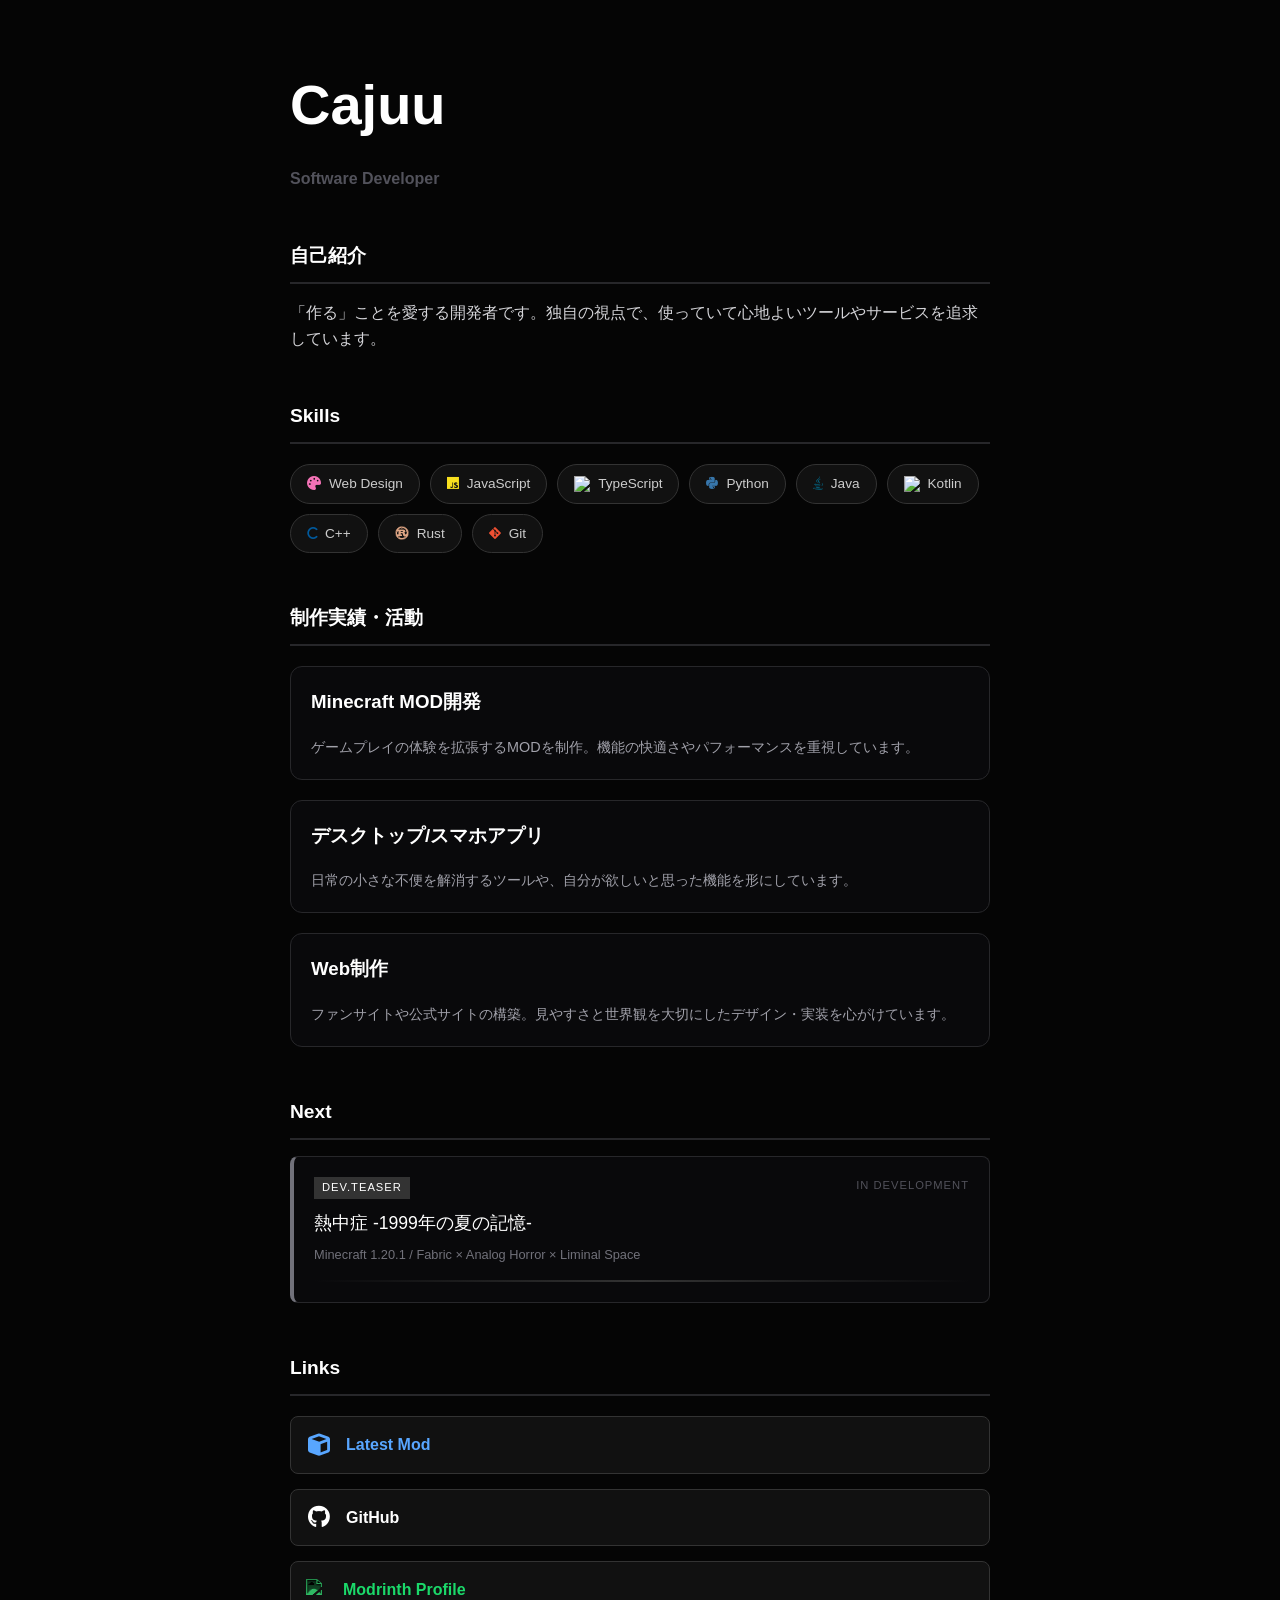
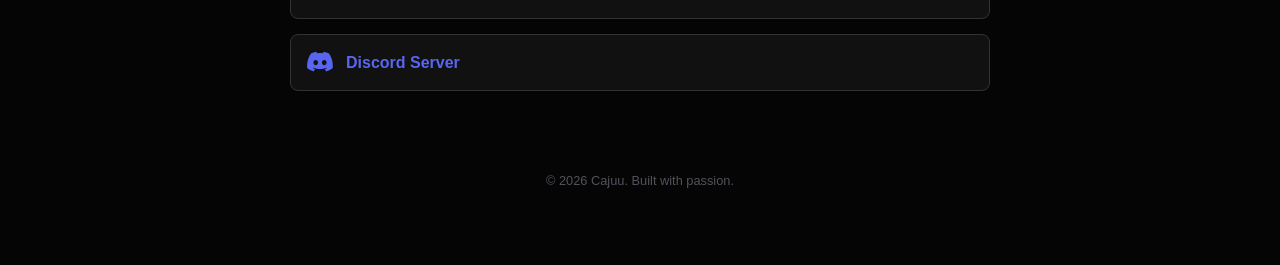
==== index.html @ c5fd7933 "Add a teaser section for a new horror game mod Add a new "Next" section to the homepage linking to a" ====
<!DOCTYPE html>
<html lang="ja">
<head>
    <meta charset="UTF-8">
    <meta name="viewport" content="width=device-width, initial-scale=1.0">
    <link rel="stylesheet" href="style.css">
    <link rel="stylesheet" href="https://cdnjs.cloudflare.com/ajax/libs/font-awesome/6.5.1/css/all.min.css">
</head>
<body>
    <main>
        <header class="hero">
            <h1>Cajuu</h1>
            <p class="status">Software Developer</p>
        </header>

        <section class="about">
            <h2>自己紹介</h2>
            <p>「作る」ことを愛する開発者です。独自の視点で、使っていて心地よいツールやサービスを追求しています。</p>
        </section>

        <section class="skills">
            <h2>Skills</h2>
            <div class="skill-tags">
                <span class="s-web"><i class="fa-solid fa-palette"></i> Web Design</span>
                <span class="s-js"><i class="fa-brands fa-js"></i> JavaScript</span>
                <span class="s-ts"><img src="https://cdn.jsdelivr.net/gh/devicons/devicon@latest/icons/typescript/typescript-original.svg" alt="TypeScript" width="16" height="16" style="vertical-align: middle;"> TypeScript</span>
                <span class="s-py"><i class="fa-brands fa-python"></i> Python</span>
                <span class="s-java"><i class="fa-brands fa-java"></i> Java</span>
                <span class="s-kt">
                    <img src="https://cdn.jsdelivr.net/gh/glincker/thesvg@main/public/icons/kotlin/default.svg" alt="Kotlin" width="16" height="16" style="vertical-align: middle;"> Kotlin
                </span>
                <span class="s-cpp"><i class="fa-solid fa-c"></i> C++</span>
                <span class="s-rs"><i class="fa-brands fa-rust"></i> Rust</span>
                <span class="s-git"><i class="fa-brands fa-git-alt"></i> Git</span>
            </div>
        </section>

        <section class="works">
            <h2>制作実績・活動</h2>
            <div class="work-grid">
                <div class="work-card">
                    <h3>Minecraft MOD開発</h3>
                    <p>ゲームプレイの体験を拡張するMODを制作。機能の快適さやパフォーマンスを重視しています。</p>
                </div>
                <div class="work-card">
                    <h3>デスクトップ/スマホアプリ</h3>
                    <p>日常の小さな不便を解消するツールや、自分が欲しいと思った機能を形にしています。</p>
                </div>
                <div class="work-card">
                    <h3>Web制作</h3>
                    <p>ファンサイトや公式サイトの構築。見やすさと世界観を大切にしたデザイン・実装を心がけています。</p>
                </div>
            </div>
        </section>

        <section class="next">
            <h2>Next</h2>
            <a href="犯行予告/" class="next-card">
                <div class="next-header">
                    <span class="next-label">DEV.TEASER</span>
                    <span class="next-status">IN DEVELOPMENT</span>
                </div>
                <h3 class="next-title">熱中症 -1999年の夏の記憶-</h3>
                <p class="next-desc">Minecraft 1.20.1 / Fabric × Analog Horror × Liminal Space</p>
                <div class="next-glitch"></div>
            </a>
        </section>

        <section class="links">
            <h2>Links</h2>
            <div class="link-list">
                <a href="https://modrinth.com/project/hWWGElEZ" target="_blank" class="link-mod"><i class="fa-solid fa-cube"></i> Latest Mod</a>
                <a href="https://github.com/Cajuut" target="_blank" class="link-github"><i class="fa-brands fa-github"></i> GitHub</a>
                <a href="https://modrinth.com/user/uPZOJ5Ms" target="_blank" class="link-modrinth"><img class="icon-modrinth" src="https://cdn.jsdelivr.net/npm/simple-icons@latest/icons/modrinth.svg" alt="Modrinth"> Modrinth Profile</a>
                <a href="https://discord.gg/khkYUeGhfA" target="_blank" class="link-discord"><i class="fa-brands fa-discord"></i> Discord Server</a>
            </div>
        </section>

        <footer>
            <p>&copy; 2026 Cajuu. Built with passion.</p>
        </footer>
    </main>
</body>
</html>
---- style.css ----
body { background-color: #050505; color: #d4d4d8; font-family: sans-serif; line-height: 1.6; margin: 0; padding: 60px 20px; }
main { max-width: 700px; margin: 0 auto; }
h2 { color: #fff; border-bottom: 2px solid #27272a; padding-bottom: 10px; margin-top: 50px; font-size: 1.2rem; }
.hero h1 { font-size: 3.5rem; margin: 0; color: #fff; }
.status { color: #52525b; font-weight: bold; margin-bottom: 30px; }

.skill-tags { display: flex; flex-wrap: wrap; gap: 10px; margin-top: 20px; }
.skill-tags span { background: #111; padding: 8px 16px; border-radius: 20px; border: 1px solid #333; font-size: 0.85rem; color: #ccc; display: flex; align-items: center; }
.skill-tags span i, .skill-tags span img { margin-right: 8px; }

.s-ts i { color: #3178c6; }
.s-js i { color: #f7df1e; }
.s-web i { color: #f472b6; }
.s-py i { color: #3776ab; }
.s-java i { color: #007396; }
.s-cpp i { color: #00599c; }
.s-rs i { color: #dea584; }
.s-git i { color: #f05032; }

.work-grid { display: grid; gap: 20px; margin-top: 20px; }
.work-card { background: #09090b; padding: 20px; border: 1px solid #27272a; border-radius: 12px; }
.work-card h3 { color: #fff; margin-top: 0; }
.work-card p { font-size: 0.9rem; color: #a1a1aa; margin-bottom: 0; }

.link-list { display: flex; flex-direction: column; gap: 15px; margin-top: 20px; }
.link-list a { text-decoration: none; padding: 15px; background: #111; border: 1px solid #333; border-radius: 8px; display: flex; align-items: center; transition: 0.3s; font-weight: bold; }
.link-mod { border-left: 4px solid #58a6ff; color: #58a6ff !important; }
.link-github { border-left: 4px solid #fff; color: #fff !important; }
.link-modrinth { border-left: 4px solid #1bd96a; color: #1bd96a !important; }
.link-discord { border-left: 4px solid #5865f2; color: #5865f2 !important; }
.link-list a:hover { background: #1a1a1a; }
.link-list i { margin-right: 15px; font-size: 1.4rem; width: 25px; text-align: center; }
.link-list img { margin-right: 15px; width: 22px; height: 22px; }
.link-list img:not(.icon-modrinth) { filter: brightness(0) invert(1); }
.link-list img.icon-modrinth { filter: invert(1) sepia(1) saturate(3) hue-rotate(90deg); }

.next { margin-top: 40px; }
.next-card {
    display: block;
    text-decoration: none;
    background: #09090b;
    border: 1px solid #27272a;
    border-left: 4px solid #71717a;
    padding: 20px;
    margin-top: 15px;
    border-radius: 8px;
    position: relative;
    overflow: hidden;
    transition: 0.3s;
}
.next-card:hover {
    background: #111;
    border-color: #444;
}
.next-header {
    display: flex;
    justify-content: space-between;
    margin-bottom: 10px;
    font-size: 0.7rem;
}
.next-label {
    color: #fff;
    background: #333;
    padding: 2px 8px;
    letter-spacing: 1px;
}
.next-status {
    color: #52525b;
    letter-spacing: 1px;
}
.next-title {
    color: #fff;
    margin: 0 0 8px 0;
    font-size: 1.1rem;
    font-weight: normal;
}
.next-desc {
    color: #71717a;
    font-size: 0.8rem;
    margin: 0;
}
.next-glitch {
    height: 2px;
    background: linear-gradient(90deg, transparent, #333, transparent);
    margin-top: 15px;
    animation: glitchBar 4s ease-in-out infinite;
}
@keyframes glitchBar {
    0%, 90%, 100% { opacity: 0.3; }
    50% { opacity: 0.8; }
}

footer { margin-top: 80px; font-size: 0.8rem; color: #52525b; text-align: center; }
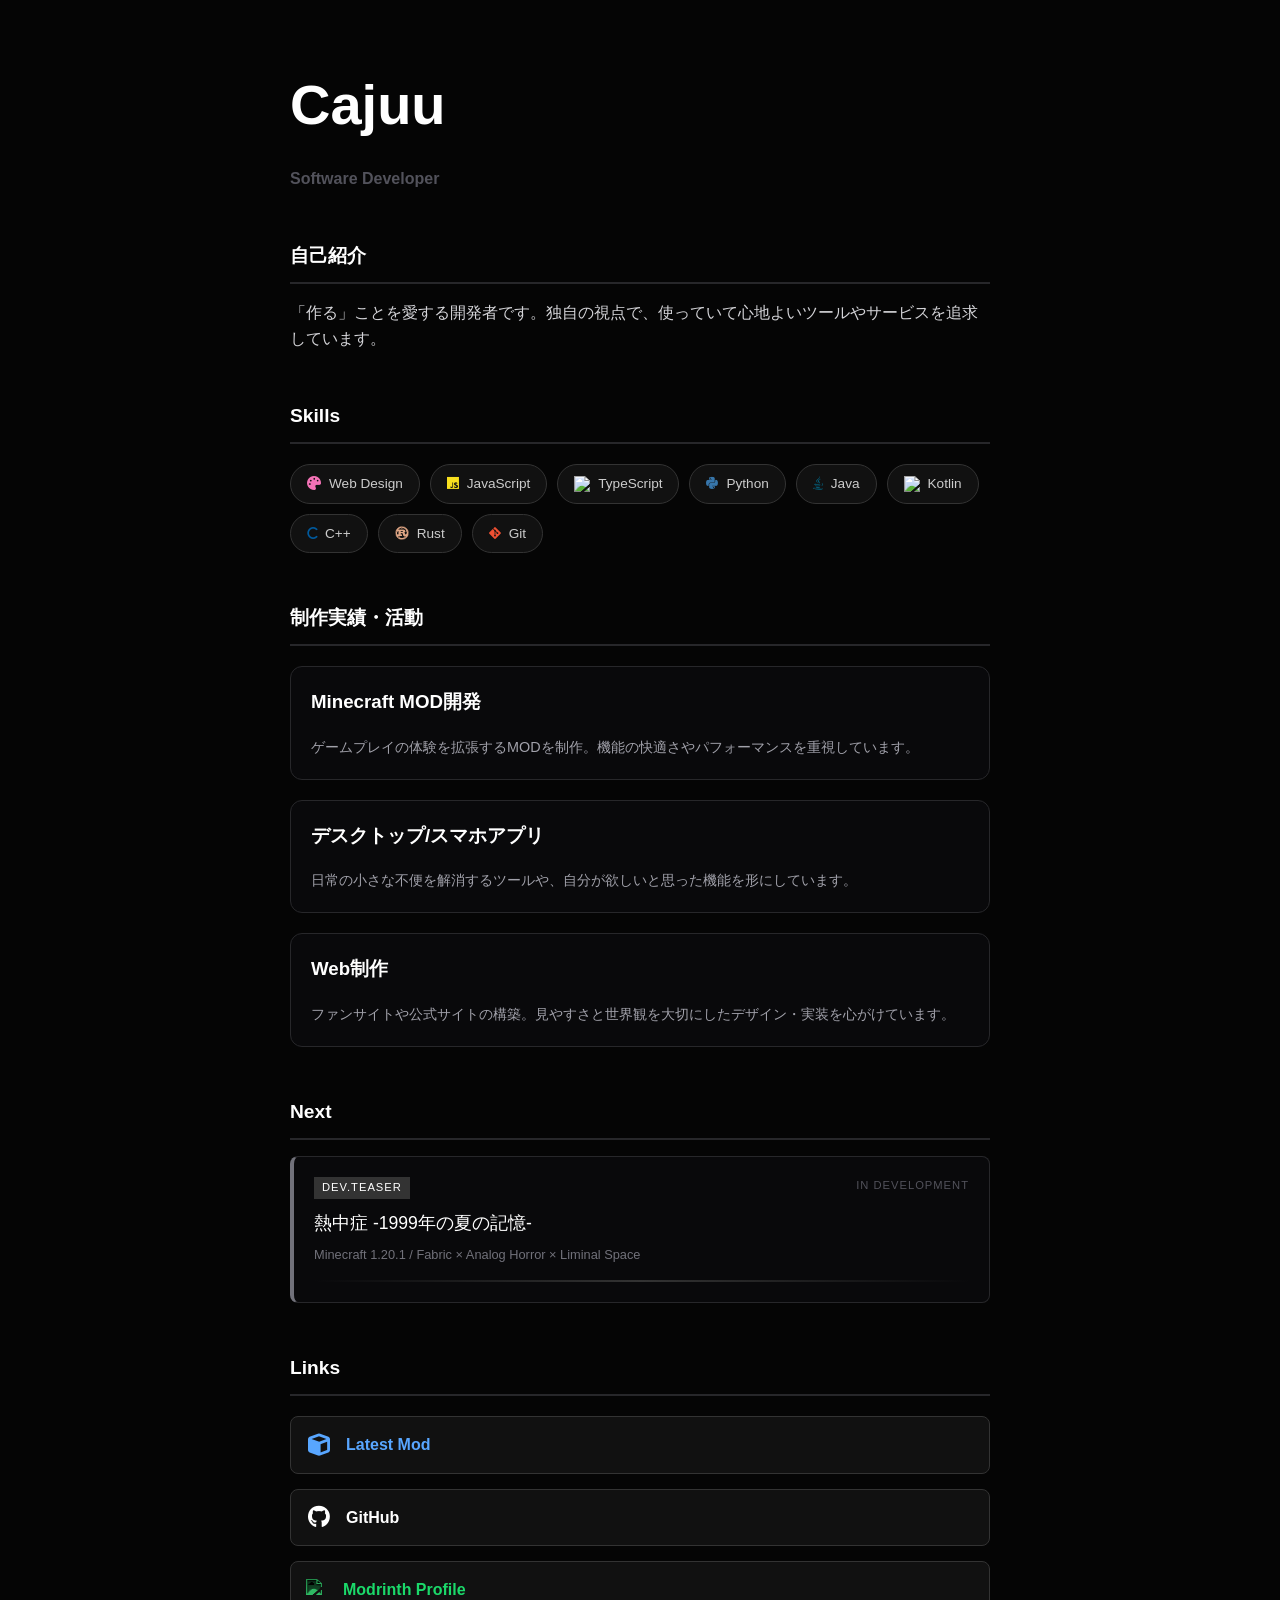
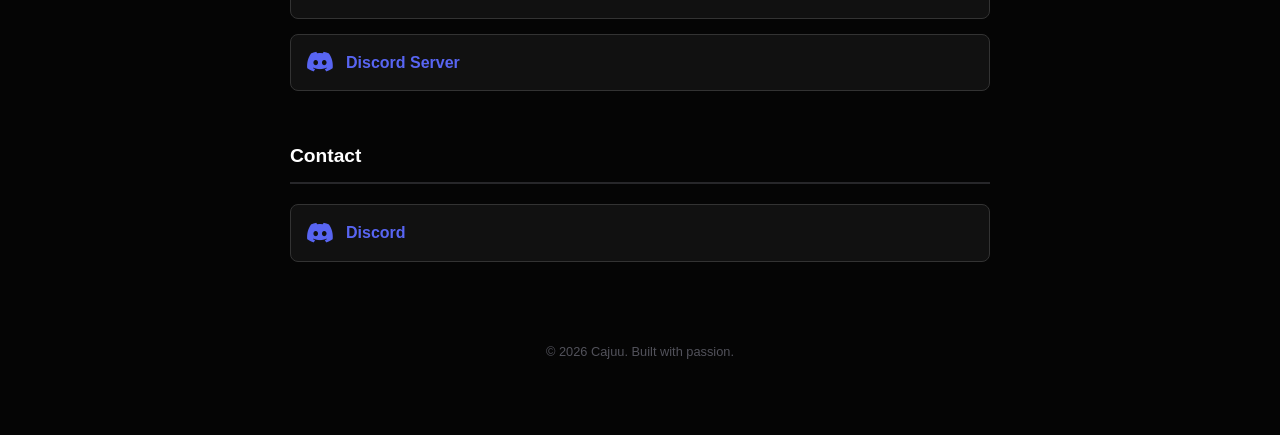
==== commit 71985323: "Add a contact section with a Discord link to the portfolio Adds a new "Contact" section to the index" ====
--- a/index.html
+++ b/index.html
@@ -55,15 +55,17 @@
 
         <section class="next">
             <h2>Next</h2>
-            <a href="犯行予告/" class="next-card">
-                <div class="next-header">
-                    <span class="next-label">DEV.TEASER</span>
-                    <span class="next-status">IN DEVELOPMENT</span>
-                </div>
-                <h3 class="next-title">熱中症 -1999年の夏の記憶-</h3>
-                <p class="next-desc">Minecraft 1.20.1 / Fabric × Analog Horror × Liminal Space</p>
-                <div class="next-glitch"></div>
-            </a>
+            <div class="next-grid">
+                <a href="犯行予告/" class="next-card">
+                    <div class="next-header">
+                        <span class="next-label">DEV.TEASER</span>
+                        <span class="next-status">IN DEVELOPMENT</span>
+                    </div>
+                    <h3 class="next-title">熱中症 -1999年の夏の記憶-</h3>
+                    <p class="next-desc">Minecraft 1.20.1 / Fabric × Analog Horror × Liminal Space</p>
+                    <div class="next-glitch"></div>
+                </a>
+            </div>
         </section>
 
         <section class="links">
@@ -76,6 +78,13 @@
             </div>
         </section>
 
+        <section class="contact">
+            <h2>Contact</h2>
+            <div class="contact-list">
+                <a href="https://discord.com/users/1273610912414175325" target="_blank" class="contact-discord"><i class="fa-brands fa-discord"></i> Discord</a>
+            </div>
+        </section>
+
         <footer>
             <p>&copy; 2026 Cajuu. Built with passion.</p>
         </footer>
--- a/style.css
+++ b/style.css
@@ -35,6 +35,12 @@
 .link-list img.icon-modrinth { filter: invert(1) sepia(1) saturate(3) hue-rotate(90deg); }
 
 .next { margin-top: 40px; }
+.next-grid {
+    display: flex;
+    flex-direction: column;
+    gap: 15px;
+    margin-top: 15px;
+}
 .next-card {
     display: block;
     text-decoration: none;
@@ -42,7 +48,6 @@
     border: 1px solid #27272a;
     border-left: 4px solid #71717a;
     padding: 20px;
-    margin-top: 15px;
     border-radius: 8px;
     position: relative;
     overflow: hidden;
@@ -90,4 +95,10 @@
     50% { opacity: 0.8; }
 }
 
+.contact-list { display: flex; flex-direction: column; gap: 15px; margin-top: 20px; }
+.contact-list a { text-decoration: none; padding: 15px; background: #111; border: 1px solid #333; border-radius: 8px; display: flex; align-items: center; transition: 0.3s; font-weight: bold; }
+.contact-list a:hover { background: #1a1a1a; }
+.contact-list i { margin-right: 15px; font-size: 1.4rem; width: 25px; text-align: center; }
+.contact-discord { border-left: 4px solid #5865f2; color: #5865f2 !important; }
+
 footer { margin-top: 80px; font-size: 0.8rem; color: #52525b; text-align: center; }
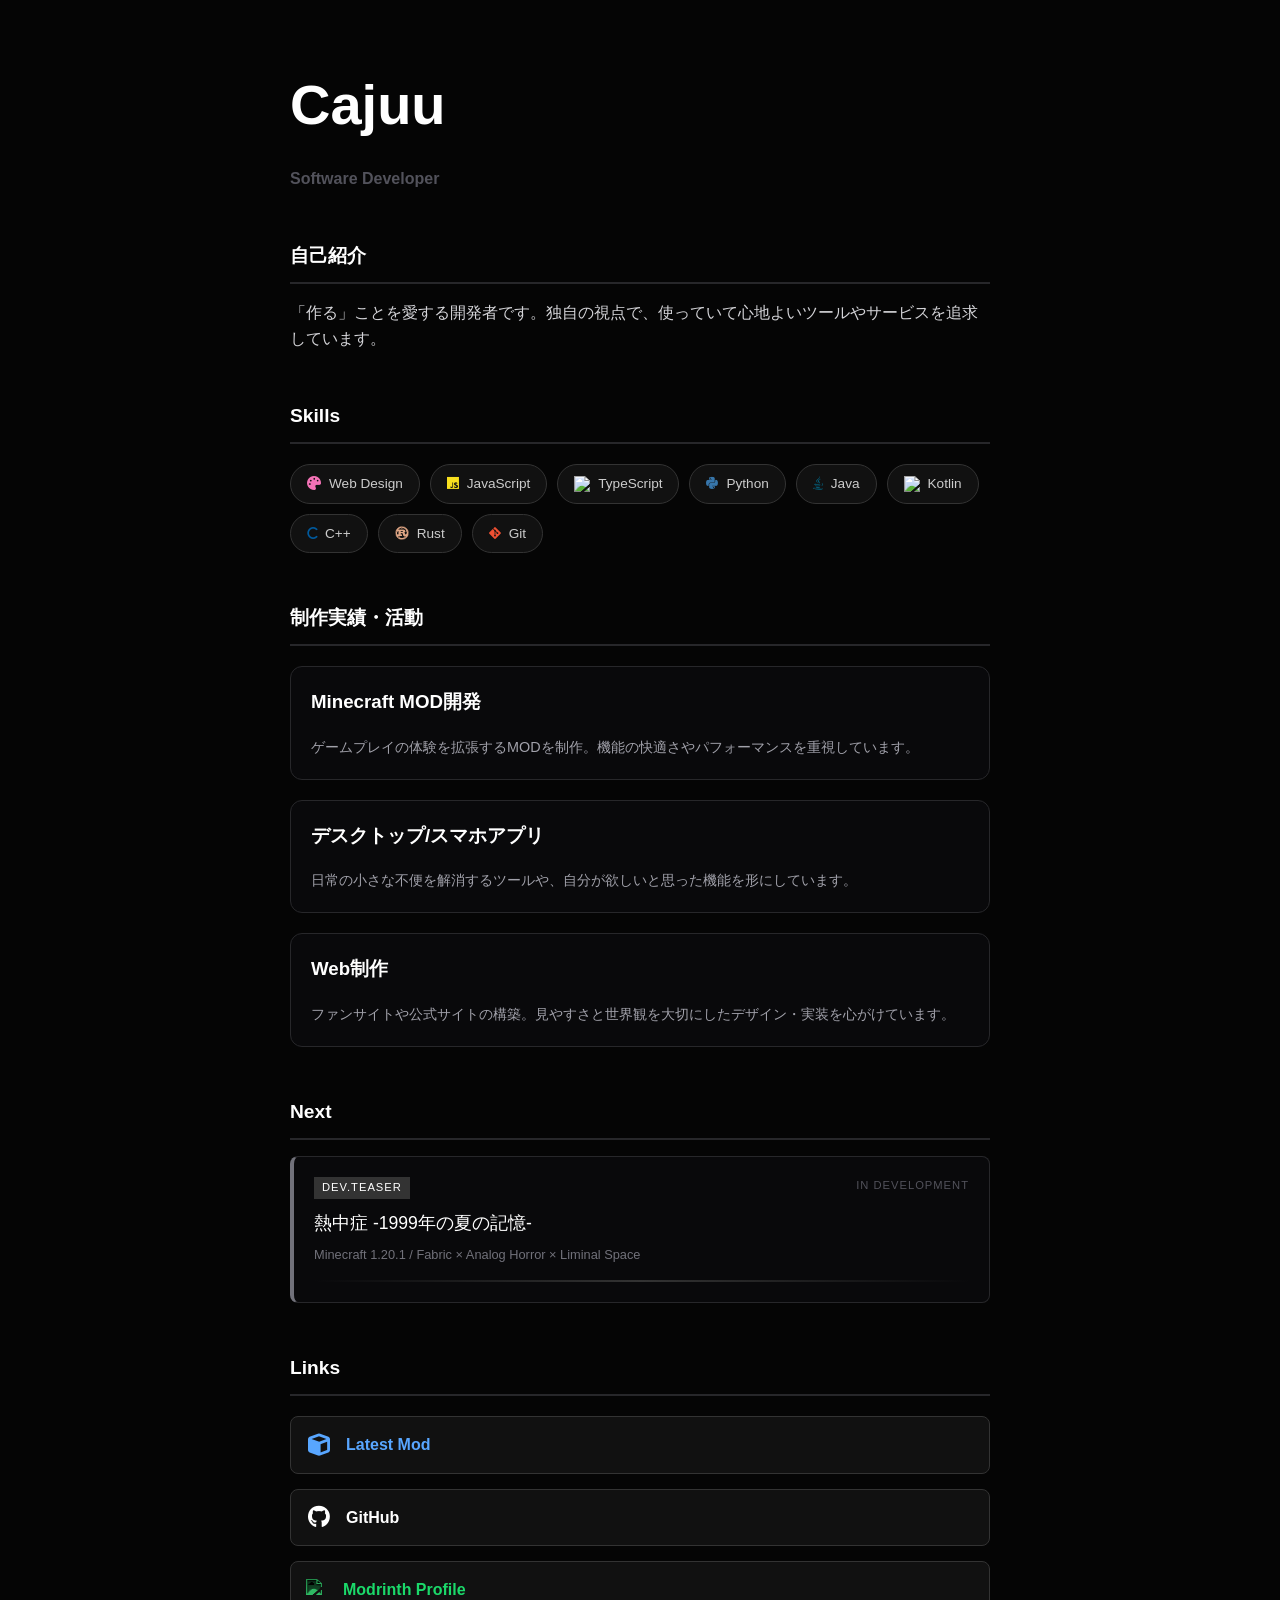
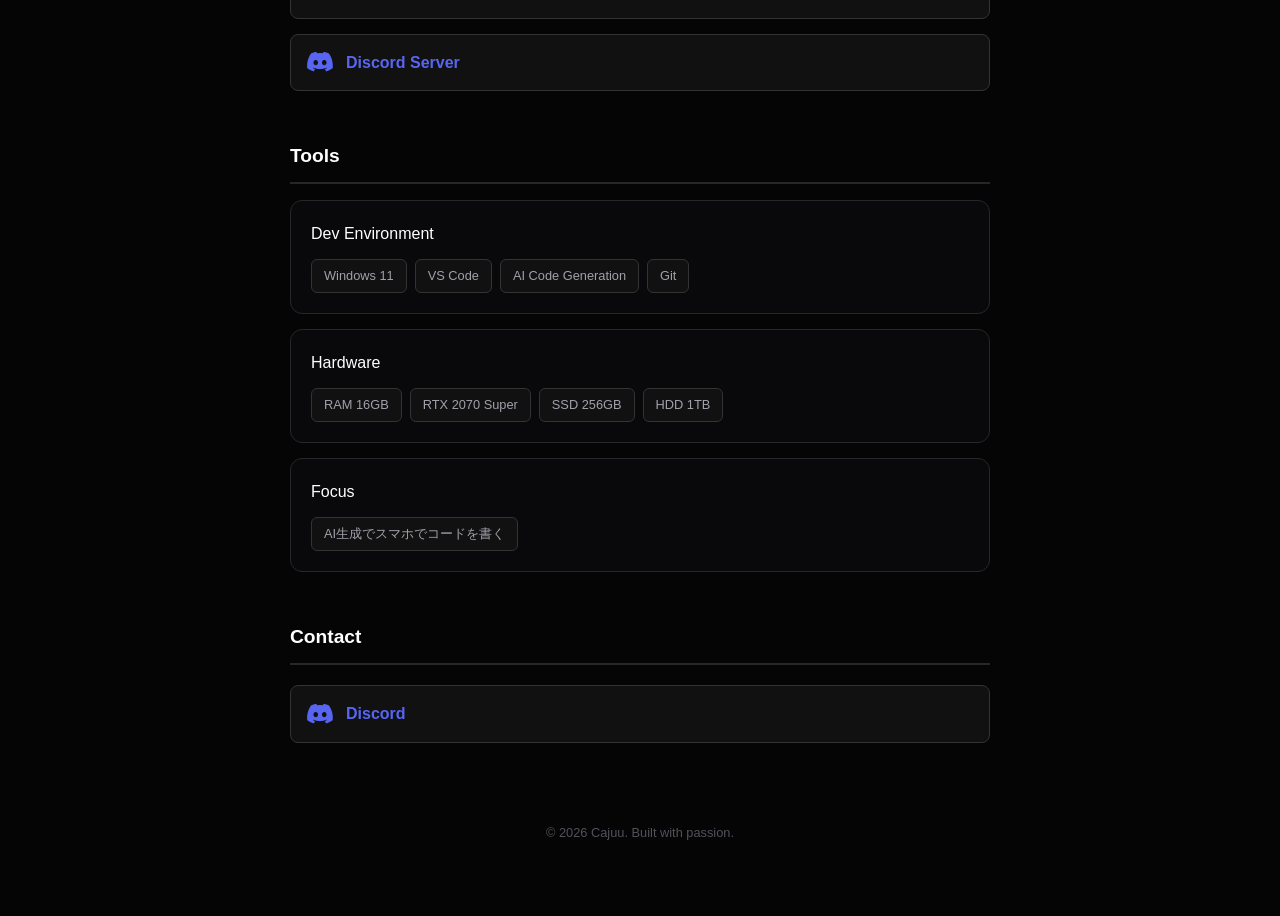
==== commit bd2bd50e: "Add a tools section detailing development environment, hardware, and focus Add a new "Tools" section" ====
--- a/index.html
+++ b/index.html
@@ -78,6 +78,36 @@
             </div>
         </section>
 
+        <section class="tools">
+            <h2>Tools</h2>
+            <div class="tools-grid">
+                <div class="tool-card">
+                    <h3>Dev Environment</h3>
+                    <div class="tool-list">
+                        <span>Windows 11</span>
+                        <span>VS Code</span>
+                        <span>AI Code Generation</span>
+                        <span>Git</span>
+                    </div>
+                </div>
+                <div class="tool-card">
+                    <h3>Hardware</h3>
+                    <div class="tool-list">
+                        <span>RAM 16GB</span>
+                        <span>RTX 2070 Super</span>
+                        <span>SSD 256GB</span>
+                        <span>HDD 1TB</span>
+                    </div>
+                </div>
+                <div class="tool-card">
+                    <h3>Focus</h3>
+                    <div class="tool-list">
+                        <span>AI生成でスマホでコードを書く</span>
+                    </div>
+                </div>
+            </div>
+        </section>
+
         <section class="contact">
             <h2>Contact</h2>
             <div class="contact-list">
--- a/style.css
+++ b/style.css
@@ -95,6 +95,12 @@
     50% { opacity: 0.8; }
 }
 
+.tools-grid { display: grid; gap: 15px; margin-top: 15px; }
+.tool-card { background: #09090b; padding: 20px; border: 1px solid #27272a; border-radius: 12px; }
+.tool-card h3 { color: #fff; margin: 0 0 12px 0; font-size: 1rem; font-weight: normal; }
+.tool-list { display: flex; flex-wrap: wrap; gap: 8px; }
+.tool-list span { background: #111; padding: 6px 12px; border-radius: 6px; border: 1px solid #333; font-size: 0.8rem; color: #a1a1aa; }
+
 .contact-list { display: flex; flex-direction: column; gap: 15px; margin-top: 20px; }
 .contact-list a { text-decoration: none; padding: 15px; background: #111; border: 1px solid #333; border-radius: 8px; display: flex; align-items: center; transition: 0.3s; font-weight: bold; }
 .contact-list a:hover { background: #1a1a1a; }
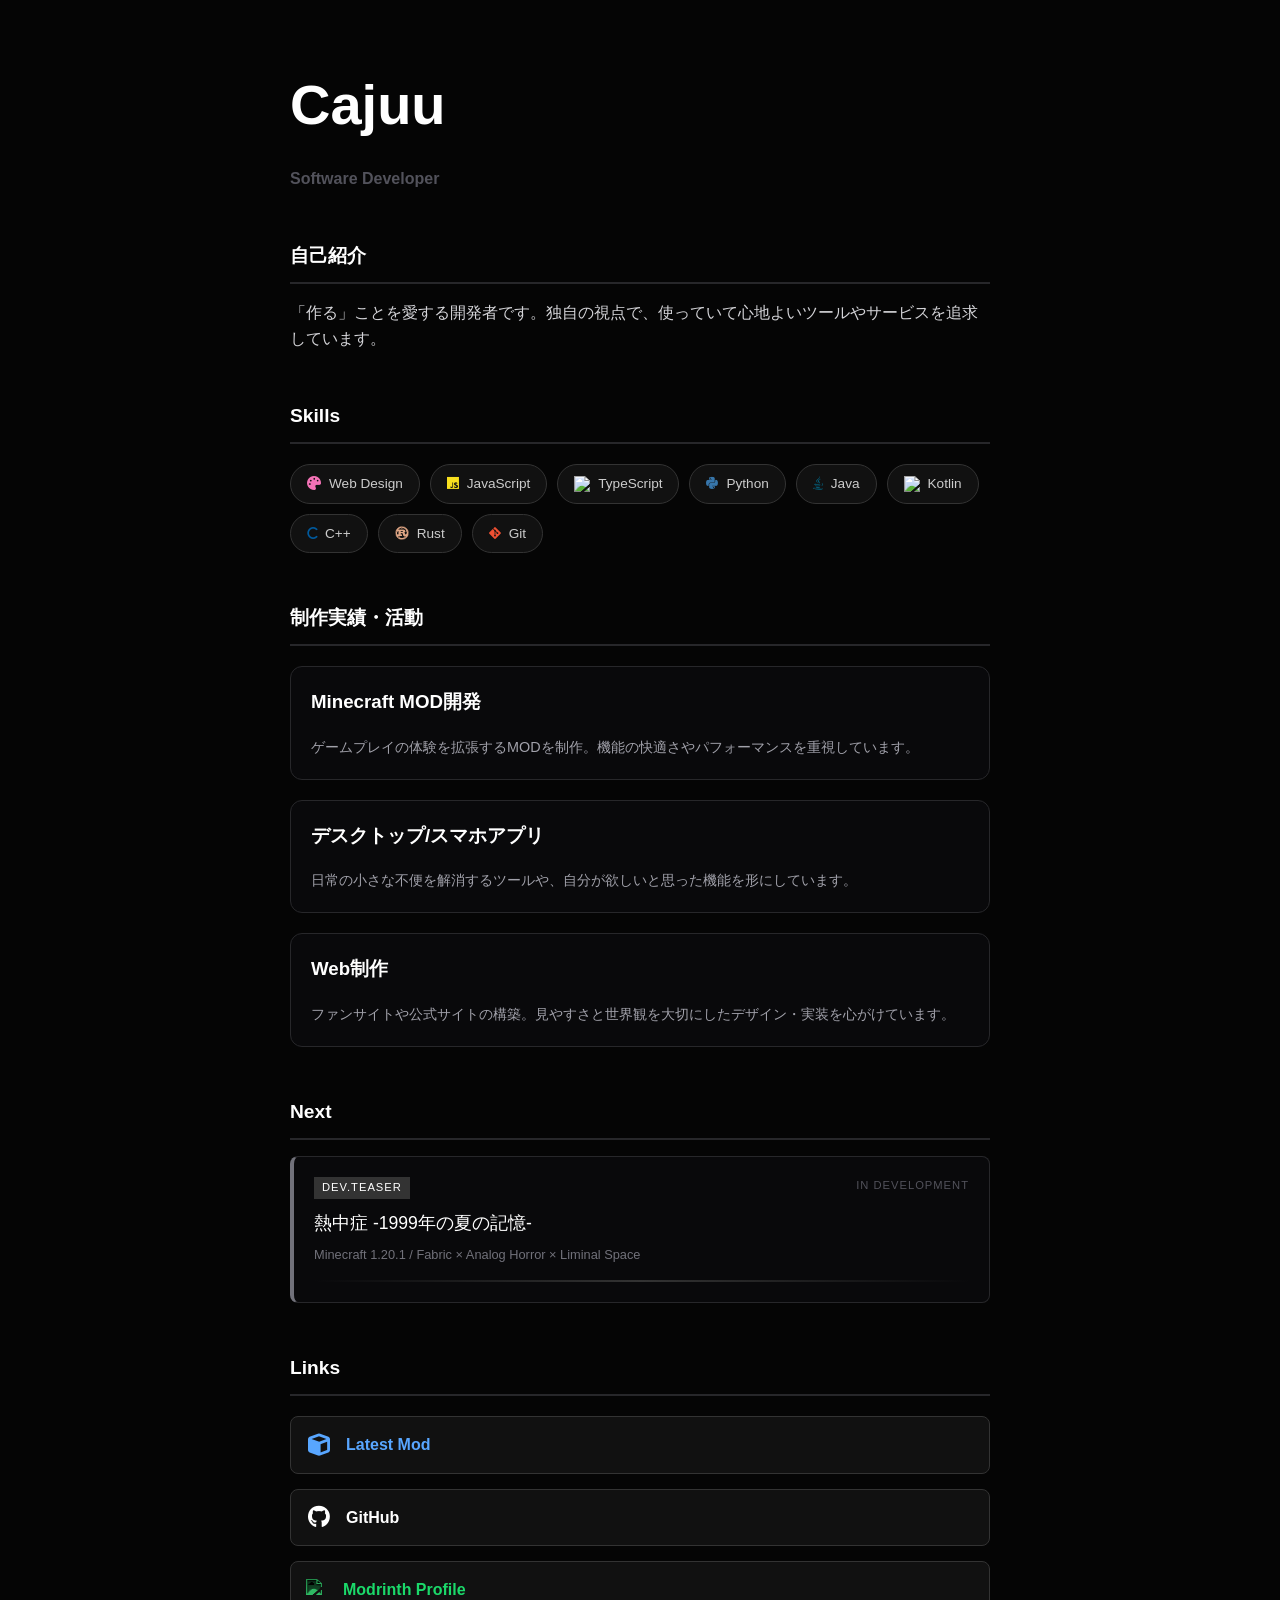
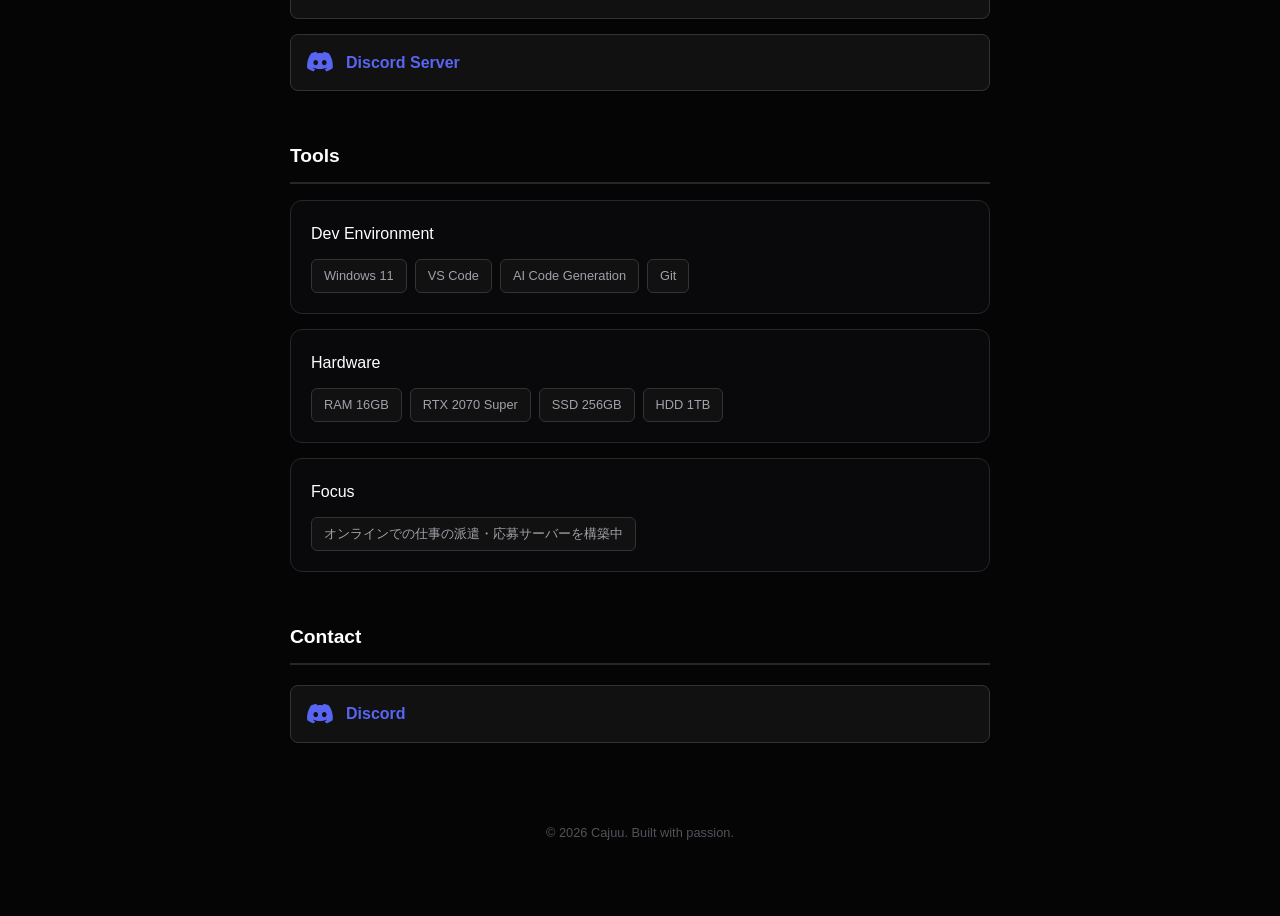
==== commit 840b27f7: "Update focus to reflect building an online job posting server Update the "Focus" section within the " ====
--- a/index.html
+++ b/index.html
@@ -102,7 +102,7 @@
                 <div class="tool-card">
                     <h3>Focus</h3>
                     <div class="tool-list">
-                        <span>AI生成でスマホでコードを書く</span>
+                        <span>オンラインでの仕事の派遣・応募サーバーを構築中</span>
                     </div>
                 </div>
             </div>
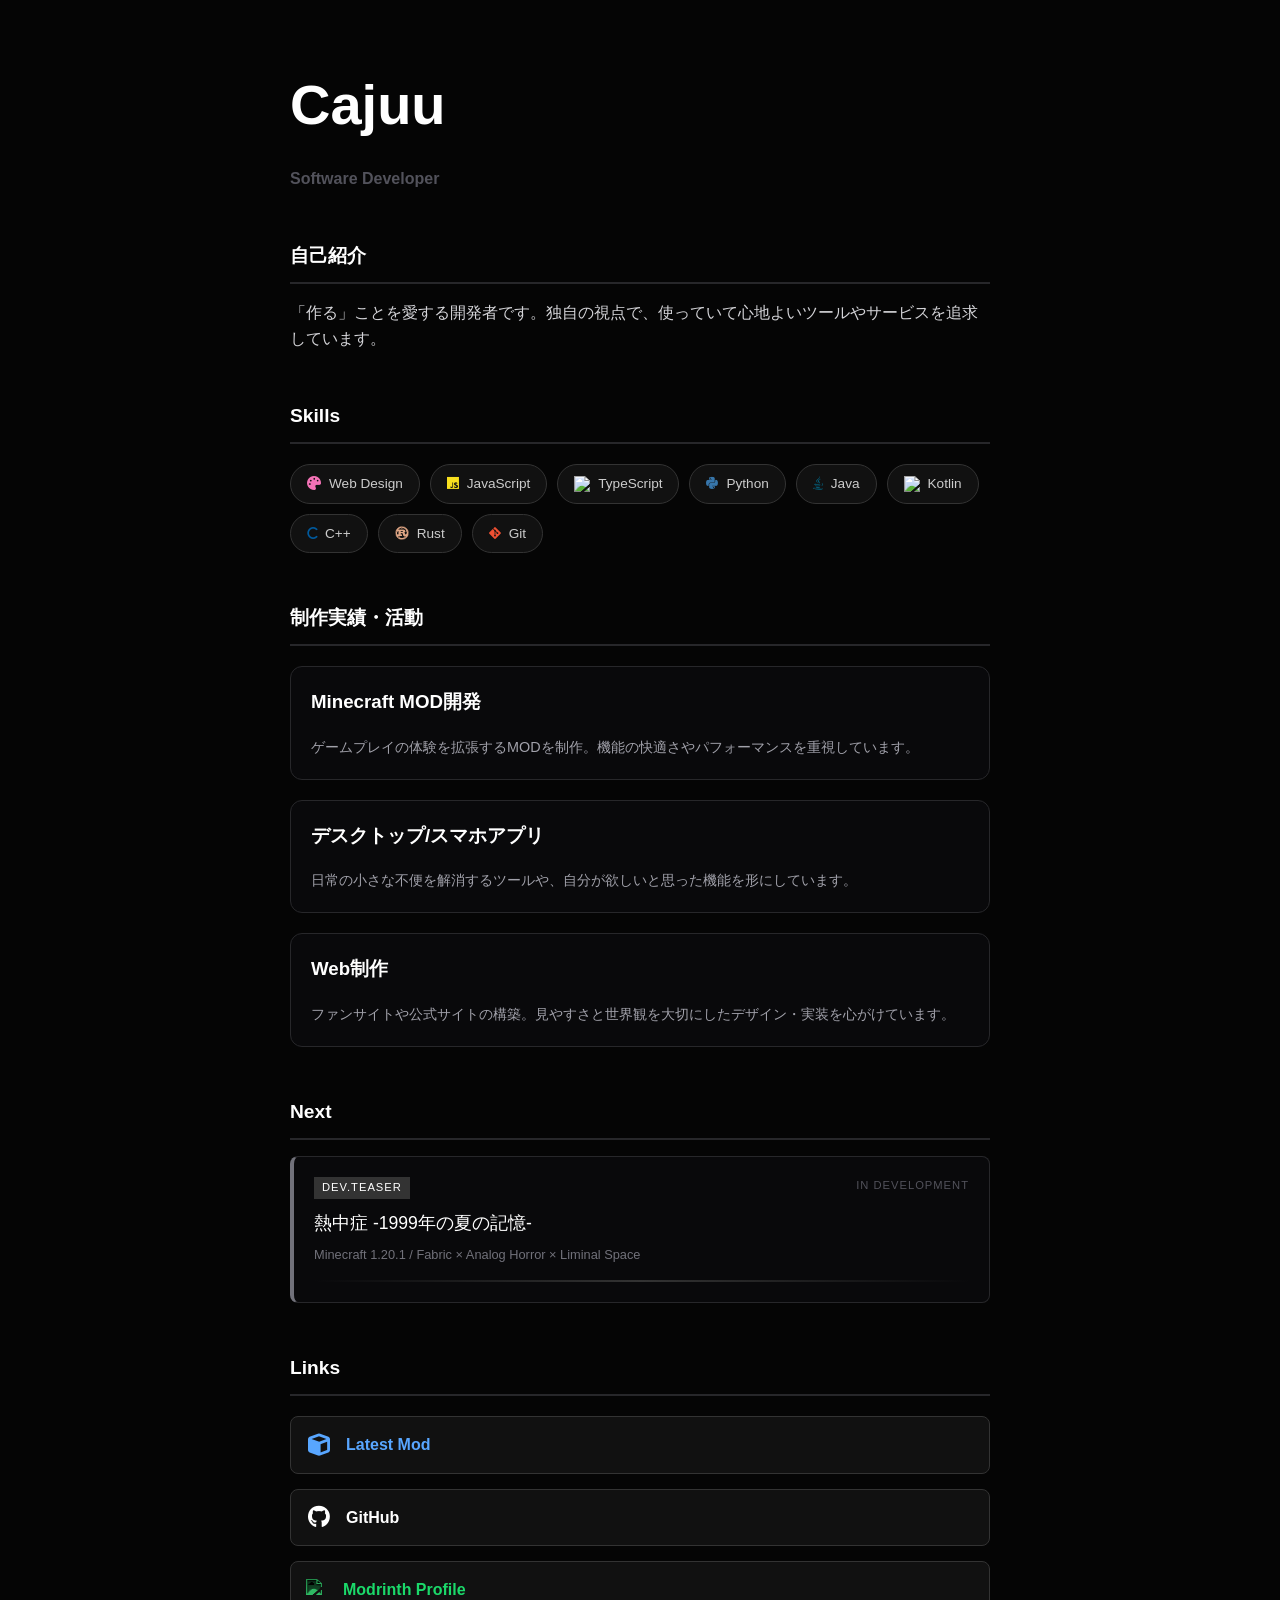
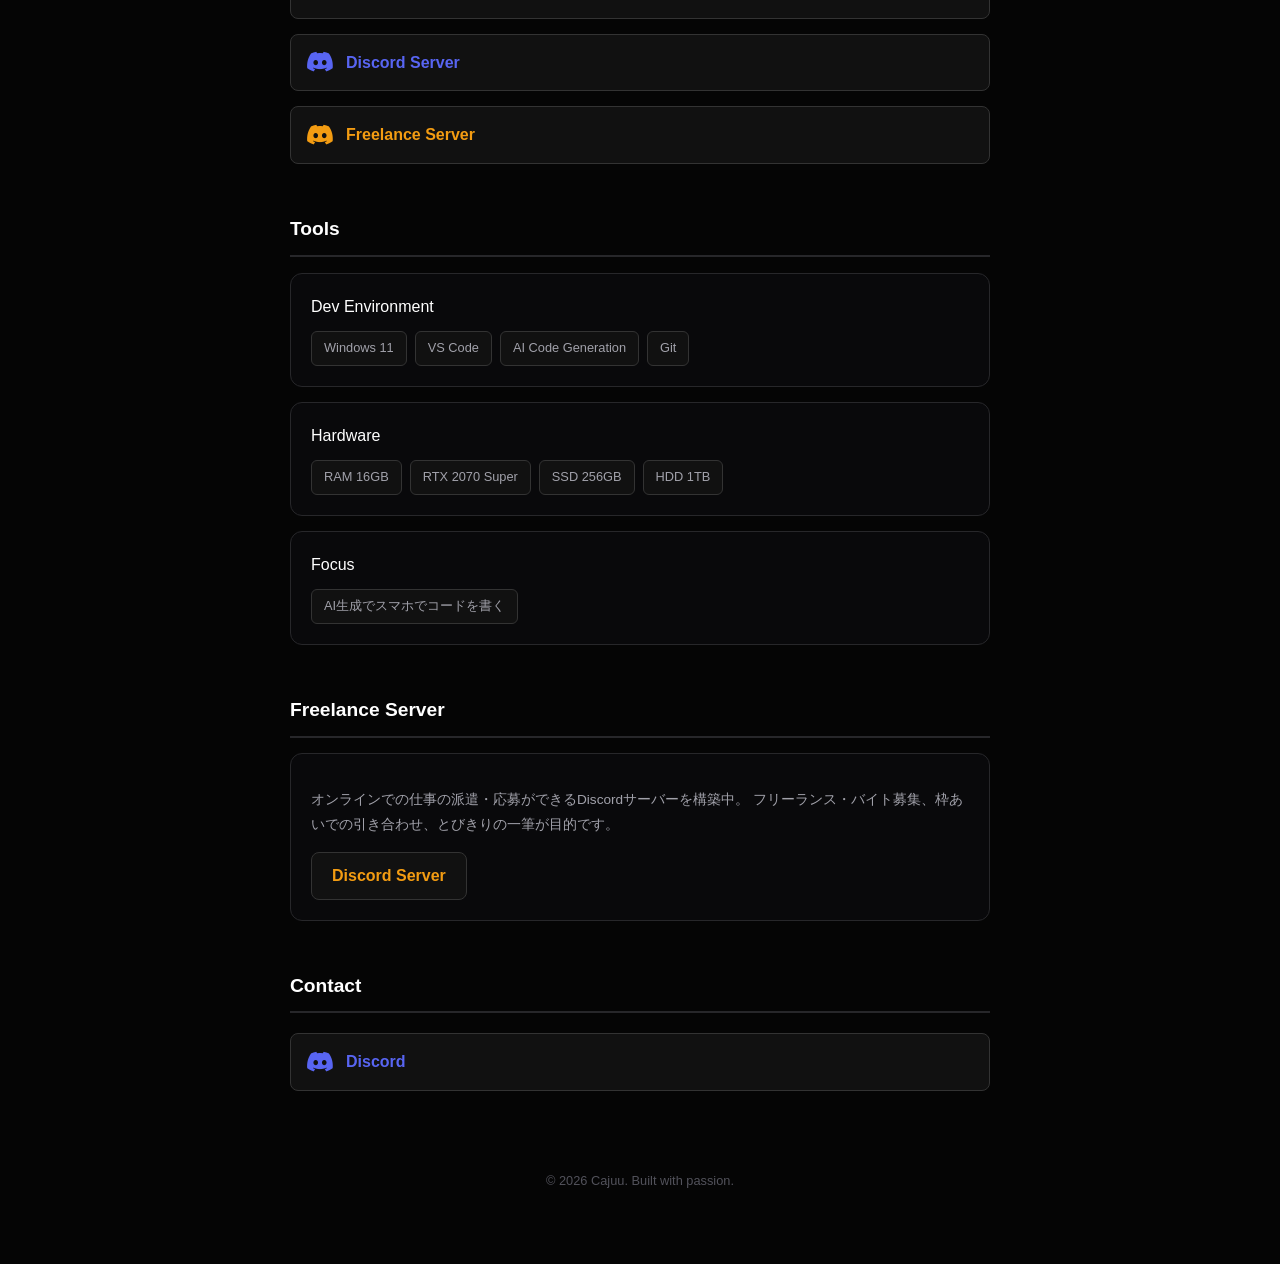
==== commit 5d2c09c4: "Add a dedicated freelance server section and update focus description Update Discord links, add a "F" ====
--- a/index.html
+++ b/index.html
@@ -75,6 +75,7 @@
                 <a href="https://github.com/Cajuut" target="_blank" class="link-github"><i class="fa-brands fa-github"></i> GitHub</a>
                 <a href="https://modrinth.com/user/uPZOJ5Ms" target="_blank" class="link-modrinth"><img class="icon-modrinth" src="https://cdn.jsdelivr.net/npm/simple-icons@latest/icons/modrinth.svg" alt="Modrinth"> Modrinth Profile</a>
                 <a href="https://discord.gg/khkYUeGhfA" target="_blank" class="link-discord"><i class="fa-brands fa-discord"></i> Discord Server</a>
+                <a href="https://discord.gg/h6cavM3PPr" target="_blank" class="link-freelance"><i class="fa-brands fa-discord"></i> Freelance Server</a>
             </div>
         </section>
 
@@ -102,9 +103,20 @@
                 <div class="tool-card">
                     <h3>Focus</h3>
                     <div class="tool-list">
-                        <span>オンラインでの仕事の派遣・応募サーバーを構築中</span>
+                        <span>AI生成でスマホでコードを書く</span>
                     </div>
                 </div>
+            </div>
+        </section>
+
+        <section class="freelance">
+            <h2>Freelance Server</h2>
+            <div class="freelance-card">
+                <p class="freelance-desc">
+                    オンラインでの仕事の派遣・応募ができるDiscordサーバーを構築中。
+                    フリーランス・バイト募集、枠あいでの引き合わせ、とびきりの一筆が目的です。
+                </p>
+                <a href="https://discord.gg/h6cavM3PPr" target="_blank" class="freelance-link">Discord Server</a>
             </div>
         </section>
 
--- a/style.css
+++ b/style.css
@@ -28,6 +28,7 @@
 .link-github { border-left: 4px solid #fff; color: #fff !important; }
 .link-modrinth { border-left: 4px solid #1bd96a; color: #1bd96a !important; }
 .link-discord { border-left: 4px solid #5865f2; color: #5865f2 !important; }
+.link-freelance { border-left: 4px solid #f39c12; color: #f39c12 !important; }
 .link-list a:hover { background: #1a1a1a; }
 .link-list i { margin-right: 15px; font-size: 1.4rem; width: 25px; text-align: center; }
 .link-list img { margin-right: 15px; width: 22px; height: 22px; }
@@ -107,4 +108,10 @@
 .contact-list i { margin-right: 15px; font-size: 1.4rem; width: 25px; text-align: center; }
 .contact-discord { border-left: 4px solid #5865f2; color: #5865f2 !important; }
 
+.freelance { margin-top: 40px; }
+.freelance-card { background: #09090b; padding: 20px; border: 1px solid #27272a; border-radius: 12px; margin-top: 15px; }
+.freelance-desc { font-size: 0.85rem; color: #a1a1aa; line-height: 1.8; margin-bottom: 15px; }
+.freelance-link { display: inline-block; text-decoration: none; padding: 10px 20px; background: #111; border: 1px solid #333; border-radius: 8px; color: #f39c12 !important; font-weight: bold; transition: 0.3s; }
+.freelance-link:hover { background: #1a1a1a; }
+
 footer { margin-top: 80px; font-size: 0.8rem; color: #52525b; text-align: center; }
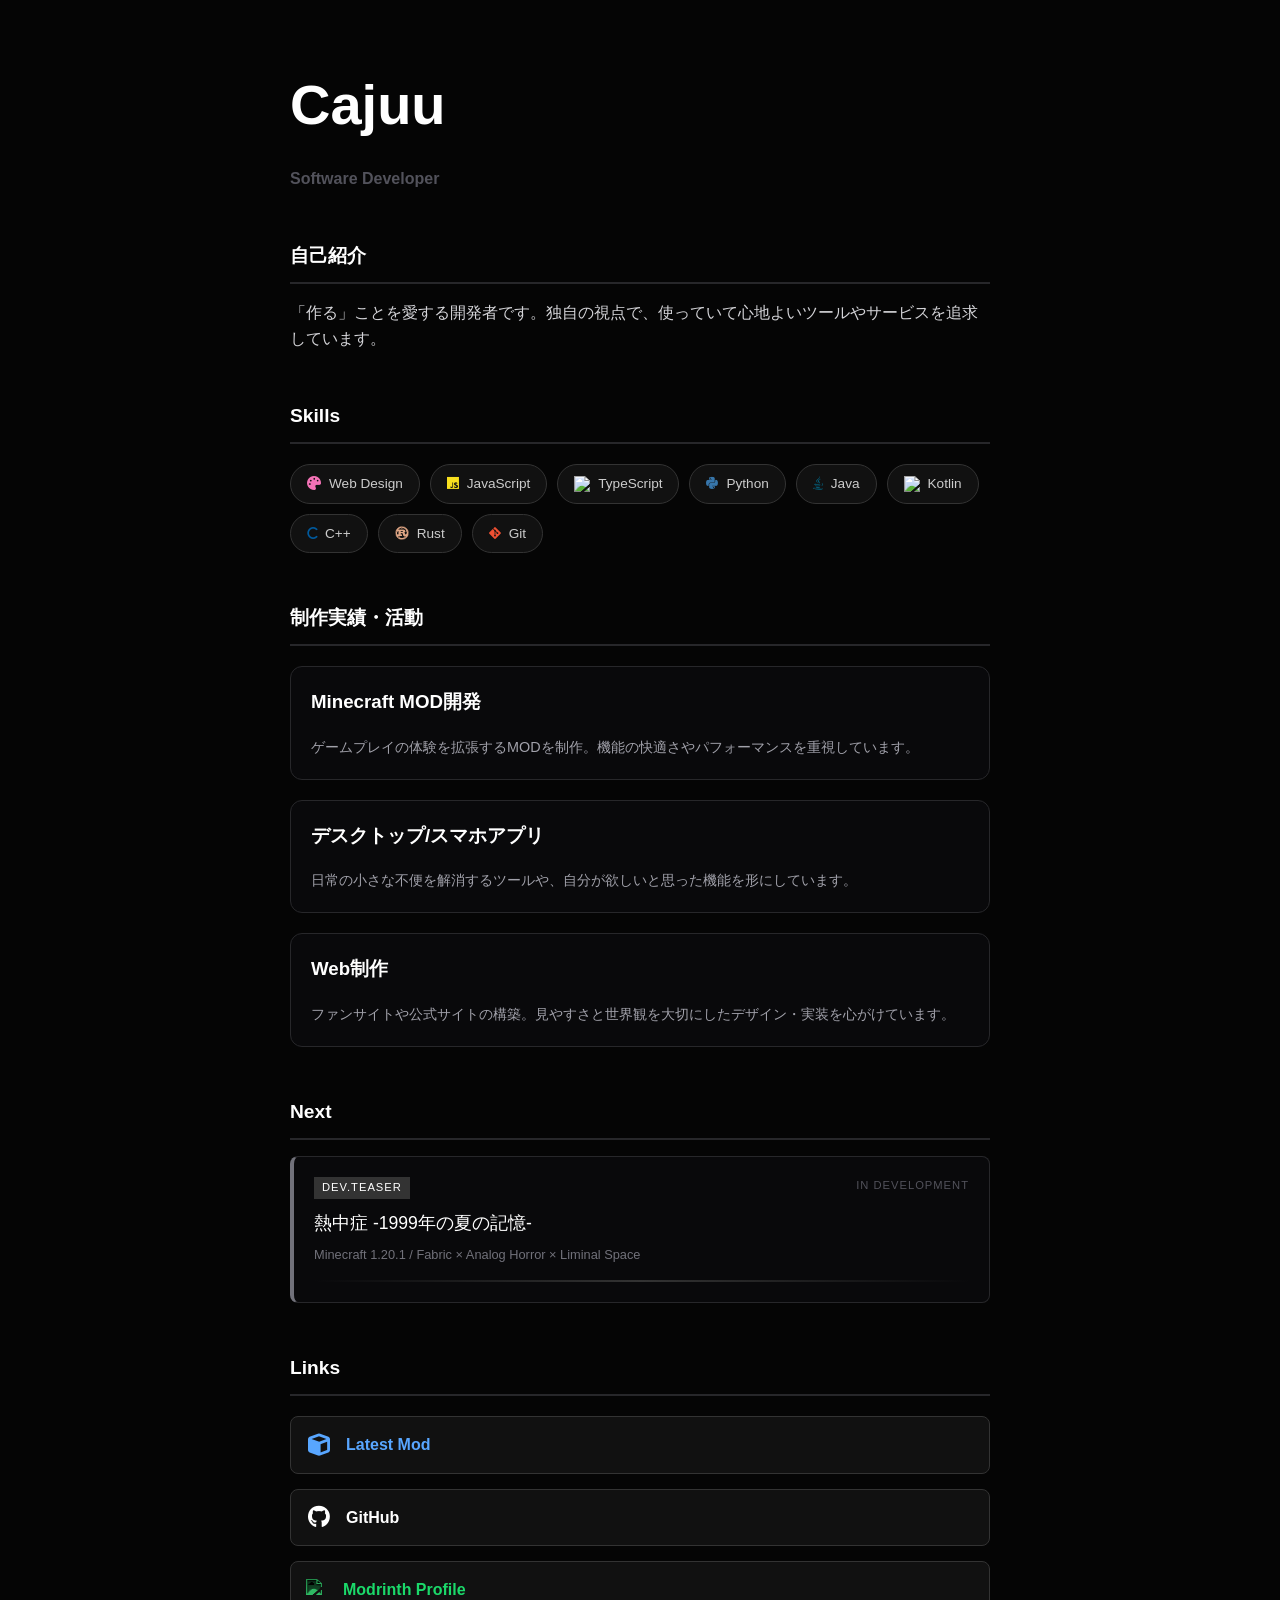
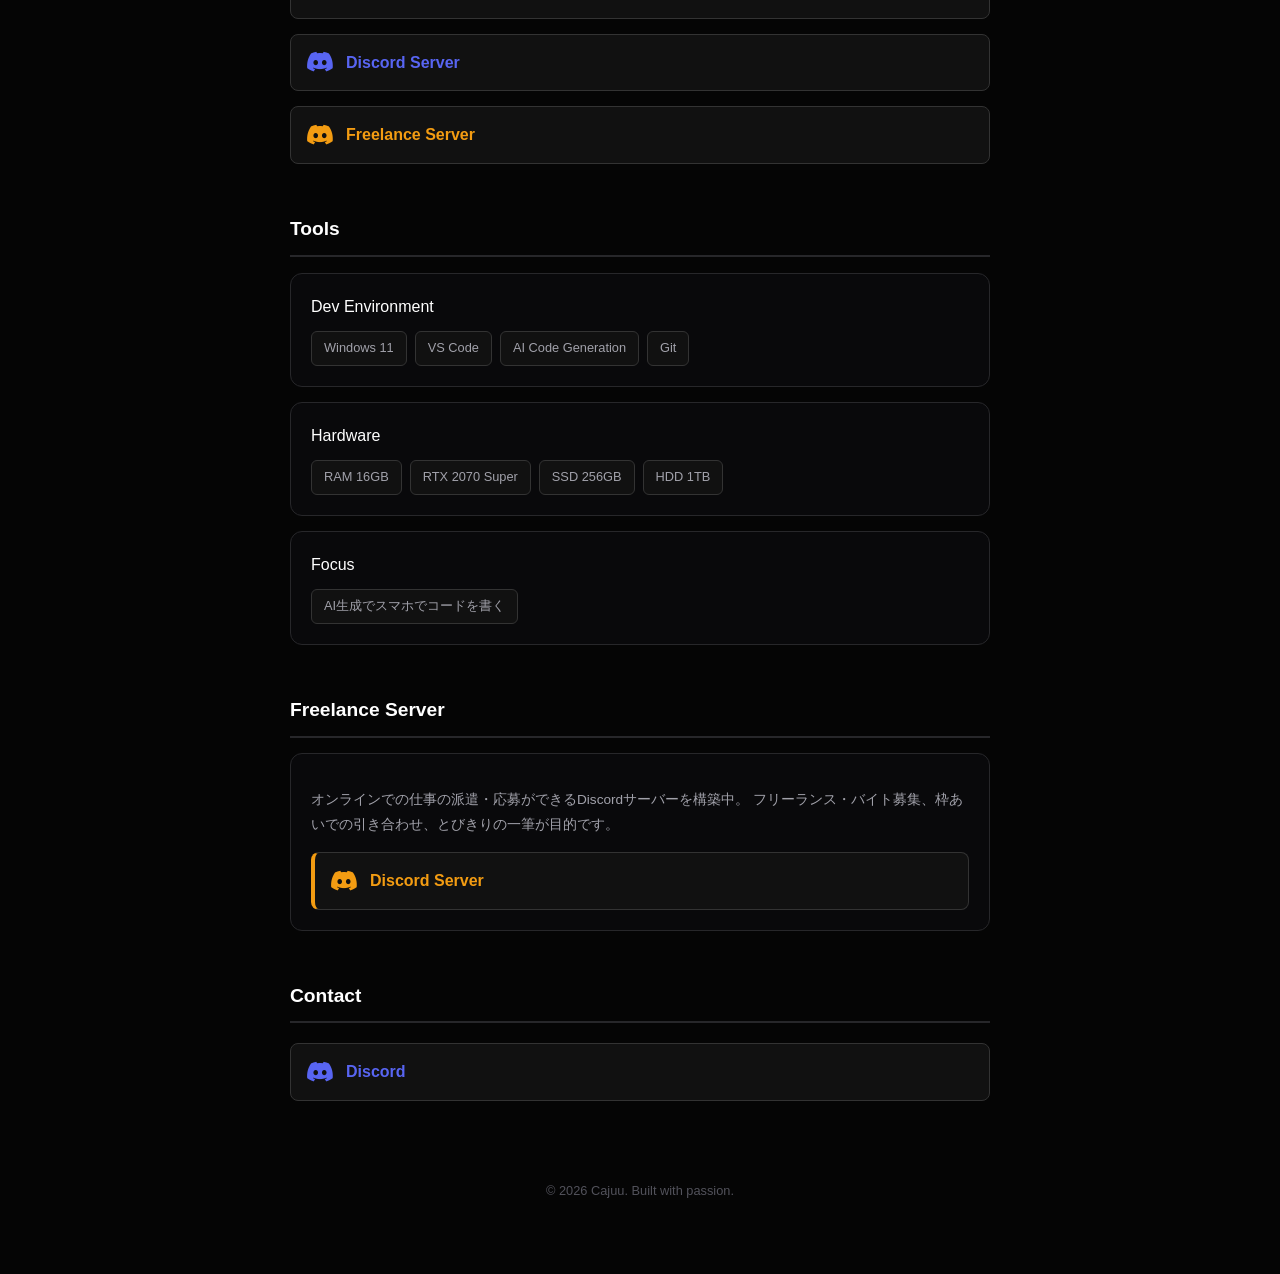
==== commit 7476d1bc: "Improve the appearance of the freelance server links and description Update the freelance server lin" ====
--- a/index.html
+++ b/index.html
@@ -116,7 +116,7 @@
                     オンラインでの仕事の派遣・応募ができるDiscordサーバーを構築中。
                     フリーランス・バイト募集、枠あいでの引き合わせ、とびきりの一筆が目的です。
                 </p>
-                <a href="https://discord.gg/h6cavM3PPr" target="_blank" class="freelance-link">Discord Server</a>
+                <a href="https://discord.gg/h6cavM3PPr" target="_blank" class="freelance-link"><i class="fa-brands fa-discord"></i> Discord Server</a>
             </div>
         </section>
 
--- a/style.css
+++ b/style.css
@@ -111,7 +111,8 @@
 .freelance { margin-top: 40px; }
 .freelance-card { background: #09090b; padding: 20px; border: 1px solid #27272a; border-radius: 12px; margin-top: 15px; }
 .freelance-desc { font-size: 0.85rem; color: #a1a1aa; line-height: 1.8; margin-bottom: 15px; }
-.freelance-link { display: inline-block; text-decoration: none; padding: 10px 20px; background: #111; border: 1px solid #333; border-radius: 8px; color: #f39c12 !important; font-weight: bold; transition: 0.3s; }
+.freelance-link { text-decoration: none; padding: 15px; background: #111; border: 1px solid #333; border-radius: 8px; display: flex; align-items: center; transition: 0.3s; font-weight: bold; border-left: 4px solid #f39c12; color: #f39c12 !important; }
 .freelance-link:hover { background: #1a1a1a; }
+.freelance-link i { margin-right: 15px; font-size: 1.4rem; width: 25px; text-align: center; }
 
 footer { margin-top: 80px; font-size: 0.8rem; color: #52525b; text-align: center; }
